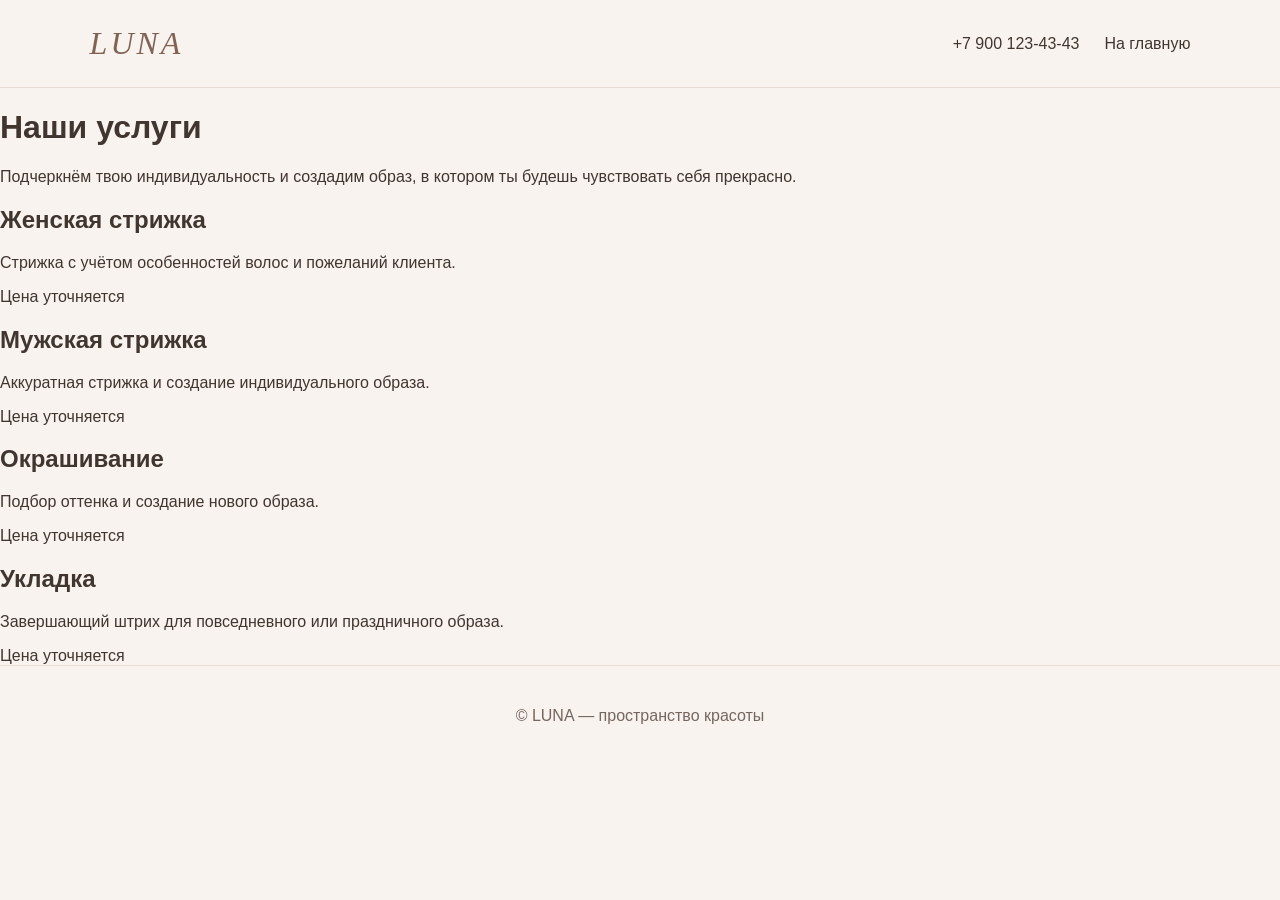
==== services.html @ cbda275d "услуги шаблон 1" ====
<!DOCTYPE html>
<html lang="ru">
<head>
    <meta charset="UTF-8">
    <meta name="viewport" content="width=device-width, initial-scale=1.0">
    <title>Услуги — LUNA</title>
    <link rel="stylesheet" href="style.css">
</head>
<body>

    <header class="header">
        <a href="index.html" class="logo">LUNA</a>

        <div class="header-contacts">
            <a href="tel:+79001234343">+7 900 123-43-43</a>
            <a href="index.html">На главную</a>
        </div>
    </header>

    <main class="services-page">
        <h1>Наши услуги</h1>
        <p class="services-description">
            Подчеркнём твою индивидуальность и создадим образ,
            в котором ты будешь чувствовать себя прекрасно.
        </p>

        <div class="services-list">

            <article class="service-card">
                <h2>Женская стрижка</h2>
                <p>Стрижка с учётом особенностей волос и пожеланий клиента.</p>
                <span>Цена уточняется</span>
            </article>

            <article class="service-card">
                <h2>Мужская стрижка</h2>
                <p>Аккуратная стрижка и создание индивидуального образа.</p>
                <span>Цена уточняется</span>
            </article>

            <article class="service-card">
                <h2>Окрашивание</h2>
                <p>Подбор оттенка и создание нового образа.</p>
                <span>Цена уточняется</span>
            </article>

            <article class="service-card">
                <h2>Укладка</h2>
                <p>Завершающий штрих для повседневного или праздничного образа.</p>
                <span>Цена уточняется</span>
            </article>

        </div>
    </main>

    <footer class="footer">
        <p>© LUNA — пространство красоты</p>
    </footer>

</body>
</html>
---- style.css ----
/* Общие настройки */
* {
    box-sizing: border-box;
}

body {
    margin: 0;
    font-family: Arial, sans-serif;
    background-color: #f8f3ef;
    color: #40352f;
}

/* Шапка */
.header {
    display: flex;
    justify-content: space-between;
    align-items: center;
    padding: 25px 7%;
    border-bottom: 1px solid #e8ddd5;
}

.logo {
    font-family: Georgia, serif;
    font-size: 32px;
    font-style: italic;
    letter-spacing: 3px;
    color: #806354;
    text-decoration: none;
}

.header-contacts {
    display: flex;
    align-items: center;
    gap: 25px;
}

.header-contacts a {
    color: #40352f;
    text-decoration: none;
}

button,
.services-button {
    cursor: pointer;
}

#booking-button,
.services-button {
    padding: 13px 25px;
    border: none;
    border-radius: 3px;
    background-color: #806354;
    color: white;
    font-size: 14px;
    text-decoration: none;
    transition: background-color 0.3s;
}

#booking-button:hover,
.services-button:hover {
    background-color: #60483c;
}

/* Главный экран */
.hero {
    min-height: 570px;
    padding: 120px 20px 80px;
    display: flex;
    flex-direction: column;
    align-items: center;
    justify-content: center;
    text-align: center;
}

.hero h1 {
    max-width: 800px;
    font-family: Georgia, serif;
    font-size: 48px;
    font-weight: normal;
    line-height: 1.2;
    color: #806354;
}

.hero p {
    max-width: 650px;
    font-size: 16px;
    line-height: 1.8;
    color: #75665e;
    margin-bottom: 35px;
}

/* Галерея */
.gallery {
    padding: 70px 7%;
    text-align: center;
}

.gallery h2 {
    font-family: Georgia, serif;
    font-size: 34px;
    font-weight: normal;
    color: #806354;
    margin-bottom: 40px;
}

.gallery-grid {
    display: grid;
    grid-template-columns: repeat(3, 1fr);
    gap: 20px;
}

.gallery-item {
    width: 100%;
    aspect-ratio: 4 / 3;
    border: 1px solid #e5d9d0;
    background-color: #fff;
    transition: transform 0.3s;
}

.gallery-item:hover {
    transform: scale(1.02);
}

/* Подвал */
.footer {
    padding: 25px;
    text-align: center;
    border-top: 1px solid #e8ddd5;
    color: #75665e;
}

/* Окно записи */
.booking-modal {
    position: fixed;
    inset: 0;
    z-index: 10;
    display: flex;
    justify-content: center;
    align-items: center;
    background-color: rgba(0, 0, 0, 0.5);
}

.booking-modal[hidden],
.lightbox[hidden] {
    display: none;
}

.booking-content {
    position: relative;
    width: 90%;
    max-width: 400px;
    padding: 40px;
    background-color: #f8f3ef;
    text-align: center;
}

.booking-content a {
    display: block;
    margin-top: 20px;
    color: #806354;
}

.close-booking {
    position: absolute;
    top: 10px;
    right: 15px;
    border: none;
    background: none;
    font-size: 28px;
}

/* Увеличение фотографий */
.lightbox {
    position: fixed;
    inset: 0;
    z-index: 20;
    display: flex;
    justify-content: center;
    align-items: center;
    background-color: rgba(0, 0, 0, 0.85);
}

#close-lightbox {
    position: absolute;
    top: 20px;
    right: 30px;
    border: none;
    background: none;
    color: white;
    font-size: 40px;
}

/* Адаптация под телефоны */
@media (max-width: 600px) {
    .header {
        padding: 20px;
        flex-wrap: wrap;
        gap: 15px;
    }

    .header-contacts {
        gap: 12px;
        flex-wrap: wrap;
    }

    .header-contacts a {
        font-size: 13px;
    }

    .hero {
        min-height: 480px;
        padding: 70px 20px;
    }

    .hero h1 {
        font-size: 32px;
    }

    .hero p {
        font-size: 14px;
    }

    .gallery {
        padding: 50px 20px;
    }

    .gallery-grid {
        grid-template-columns: repeat(2, 1fr);
        gap: 12px;
    }
}
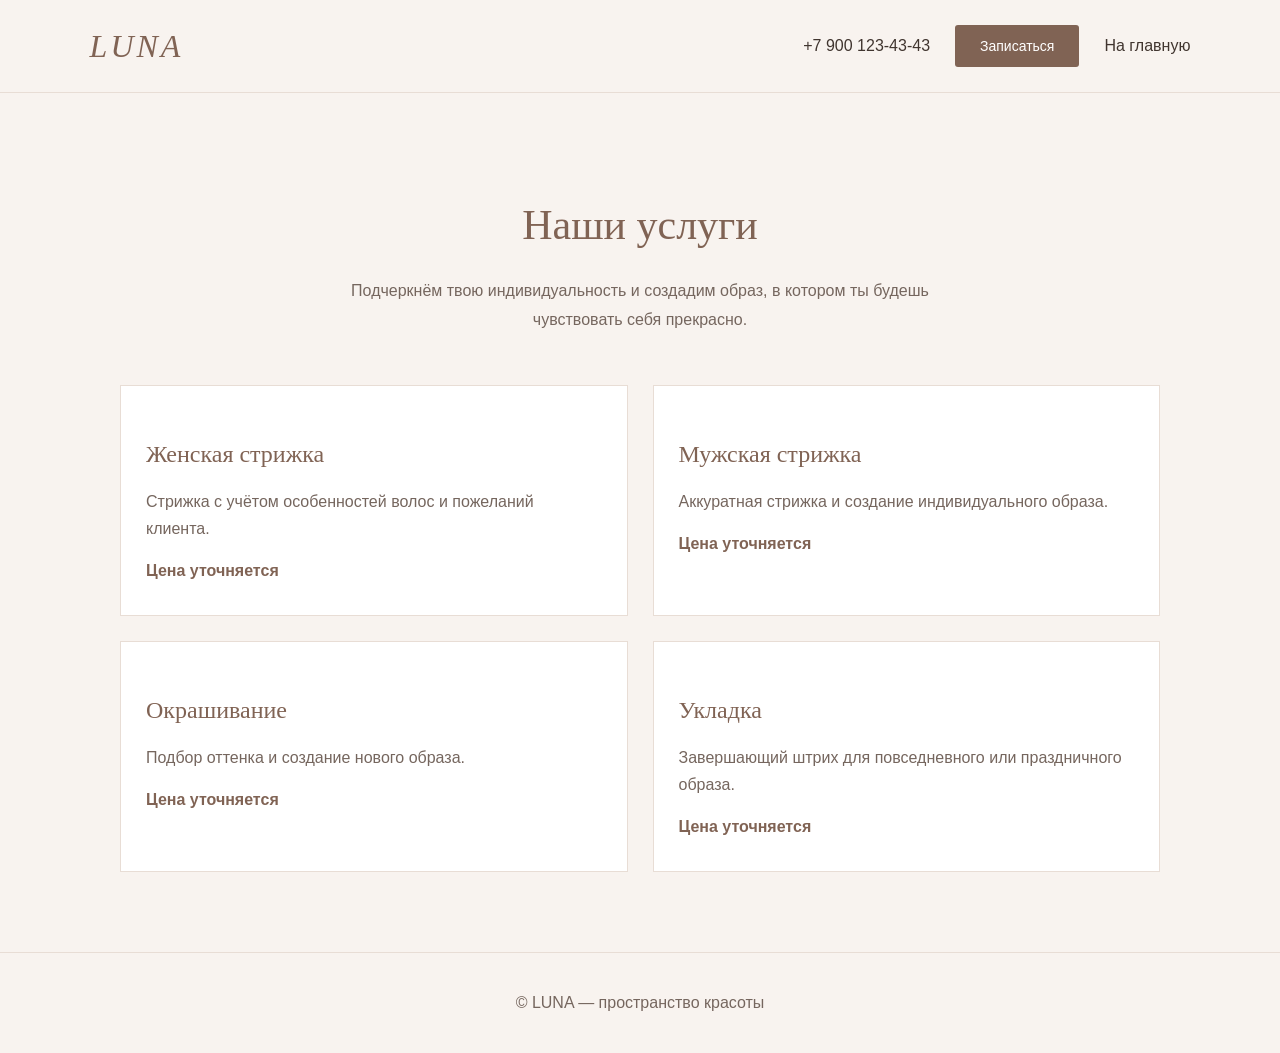
==== commit d965e99e: "добавлено окно записи на транице услуг" ====
--- a/services.html
+++ b/services.html
@@ -12,10 +12,13 @@
     <header class="header">
         <a href="index.html" class="logo">LUNA</a>
 
-        <div class="header-contacts">
-            <a href="tel:+79001234343">+7 900 123-43-43</a>
-            <a href="index.html">На главную</a>
-        </div>
+       
+<div class="header-contacts">
+    <a href="tel:+79001234343">+7 900 123-43-43</a>
+    <button id="booking-button">Записаться</button>
+    <a href="index.html">На главную</a>
+</div>
+
     </header>
 
     <main class="services-page">
@@ -58,5 +61,20 @@
         <p>© LUNA — пространство красоты</p>
     </footer>
 
+
+<div class="booking-modal" id="booking-modal" hidden>
+    <div class="booking-content">
+        <button class="close-booking" id="close-booking">×</button>
+        <h2>Запись в LUNA</h2>
+        <p>Свяжитесь с нами удобным способом:</p>
+        <a href="tel:+79001234343">Позвонить</a>
+        <a href="https://wa.me/79001234343">WhatsApp</a>
+    </div>
+</div>
+
+<script src="script.js"></script>
 </body>
 </html>
+
+</body>
+</html>
--- a/style.css
+++ b/style.css
@@ -230,3 +230,70 @@
         gap: 12px;
     }
 }
+
+/* Страница услуг */
+.services-page {
+    max-width: 1100px;
+    margin: 0 auto;
+    padding: 80px 30px;
+    text-align: center;
+}
+
+.services-page > h1 {
+    font-family: Georgia, serif;
+    font-size: 42px;
+    font-weight: normal;
+    color: #806354;
+}
+
+.services-description {
+    max-width: 600px;
+    margin: 20px auto 50px;
+    line-height: 1.8;
+    color: #75665e;
+}
+
+.services-list {
+    display: grid;
+    grid-template-columns: repeat(2, 1fr);
+    gap: 25px;
+}
+
+.service-card {
+    padding: 35px 25px;
+    background-color: #fff;
+    border: 1px solid #e8ddd5;
+    text-align: left;
+}
+
+.service-card h2 {
+    font-family: Georgia, serif;
+    font-weight: normal;
+    color: #806354;
+}
+
+.service-card p {
+    line-height: 1.7;
+    color: #75665e;
+}
+
+.service-card span {
+    display: block;
+    margin-top: 20px;
+    color: #806354;
+    font-weight: bold;
+}
+
+@media (max-width: 600px) {
+    .services-page {
+        padding: 50px 20px;
+    }
+
+    .services-page > h1 {
+        font-size: 32px;
+    }
+
+    .services-list {
+        grid-template-columns: 1fr;
+    }
+}
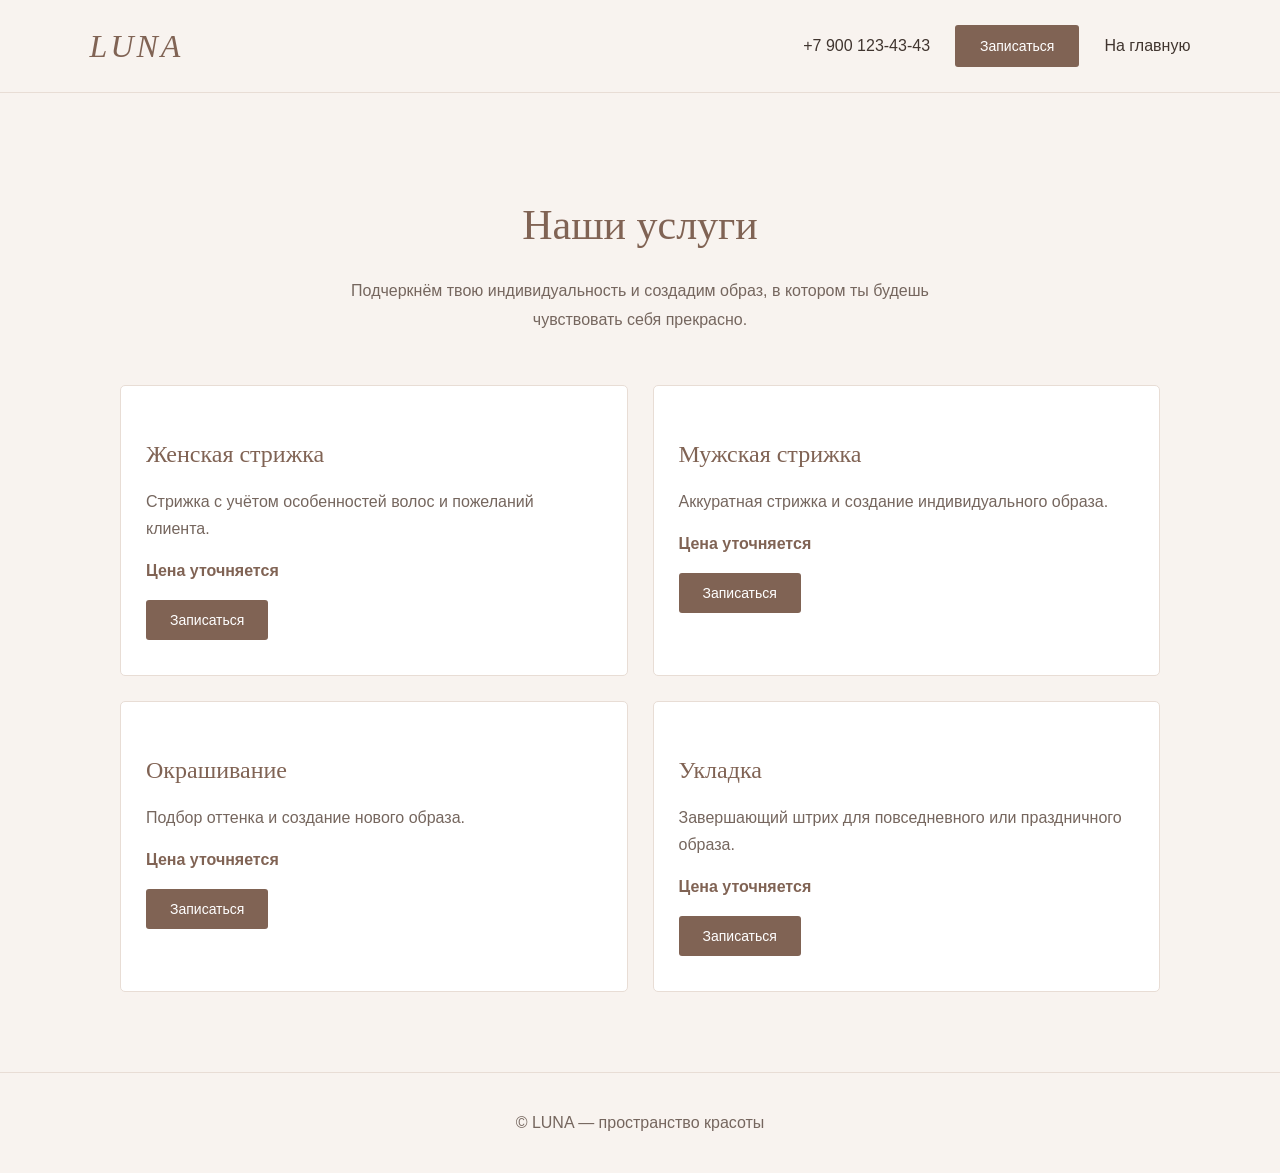
==== commit 9d551c11: "добавлены кнопик записи и улучшен из дизайн" ====
--- a/services.html
+++ b/services.html
@@ -9,20 +9,21 @@
 </head>
 <body>
 
+    <!-- Шапка сайта -->
     <header class="header">
         <a href="index.html" class="logo">LUNA</a>
 
-       
-<div class="header-contacts">
-    <a href="tel:+79001234343">+7 900 123-43-43</a>
-    <button id="booking-button">Записаться</button>
-    <a href="index.html">На главную</a>
-</div>
-
+        <div class="header-contacts">
+            <a href="tel:+79001234343">+7 900 123-43-43</a>
+            <button id="booking-button">Записаться</button>
+            <a href="index.html">На главную</a>
+        </div>
     </header>
 
+    <!-- Страница услуг -->
     <main class="services-page">
         <h1>Наши услуги</h1>
+
         <p class="services-description">
             Подчеркнём твою индивидуальность и создадим образ,
             в котором ты будешь чувствовать себя прекрасно.
@@ -34,47 +35,58 @@
                 <h2>Женская стрижка</h2>
                 <p>Стрижка с учётом особенностей волос и пожеланий клиента.</p>
                 <span>Цена уточняется</span>
+                <button class="service-booking-button">Записаться</button>
             </article>
 
             <article class="service-card">
                 <h2>Мужская стрижка</h2>
                 <p>Аккуратная стрижка и создание индивидуального образа.</p>
                 <span>Цена уточняется</span>
+                <button class="service-booking-button">Записаться</button>
             </article>
 
             <article class="service-card">
                 <h2>Окрашивание</h2>
                 <p>Подбор оттенка и создание нового образа.</p>
                 <span>Цена уточняется</span>
+                <button class="service-booking-button">Записаться</button>
             </article>
 
             <article class="service-card">
                 <h2>Укладка</h2>
                 <p>Завершающий штрих для повседневного или праздничного образа.</p>
                 <span>Цена уточняется</span>
+                <button class="service-booking-button">Записаться</button>
             </article>
 
         </div>
     </main>
 
+    <!-- Подвал -->
     <footer class="footer">
         <p>© LUNA — пространство красоты</p>
     </footer>
 
+    <!-- Окно записи -->
+    <div class="booking-modal" id="booking-modal" hidden>
+        <div class="booking-content">
+            <button class="close-booking" id="close-booking">×</button>
 
-<div class="booking-modal" id="booking-modal" hidden>
-    <div class="booking-content">
-        <button class="close-booking" id="close-booking">×</button>
-        <h2>Запись в LUNA</h2>
-        <p>Свяжитесь с нами удобным способом:</p>
-        <a href="tel:+79001234343">Позвонить</a>
-        <a href="https://wa.me/79001234343">WhatsApp</a>
+            <h2>Запись в LUNA</h2>
+            <p>Свяжитесь с нами удобным способом:</p>
+
+            <a href="tel:+79001234343">Позвонить</a>
+            <a href="https://wa.me/7xxxxxxxxxx">WhatsApp</a>
+            <a href="https://t.me/example">Telegram</a>
+        </div>
     </div>
-</div>
 
-<script src="script.js"></script>
-</body>
-</html>
+    <!-- Кнопка возврата наверх -->
+    <button id="scroll-top" aria-label="Вернуться наверх">
+        ↑
+    </button>
+
+    <script src="script.js"></script>
 
 </body>
 </html>
--- a/style.css
+++ b/style.css
@@ -264,6 +264,13 @@
     background-color: #fff;
     border: 1px solid #e8ddd5;
     text-align: left;
+    border-radius: 5px;
+    transition: transform 0.3s, box-shadow 0.3s;
+}
+
+.service-card:hover {
+    transform: translateY(-3px);
+    box-shadow: 0 8px 20px rgba(64, 53, 47, 0.08);
 }
 
 .service-card h2 {
@@ -280,10 +287,34 @@
 .service-card span {
     display: block;
     margin-top: 20px;
+    margin-bottom: 20px;
     color: #806354;
     font-weight: bold;
 }
 
+/* Кнопки записи в карточках */
+.service-booking-button {
+    display: inline-block;
+    padding: 12px 24px;
+    border: none;
+    border-radius: 3px;
+    background-color: #806354;
+    color: white;
+    font-size: 14px;
+    cursor: pointer;
+    transition: background-color 0.3s, transform 0.2s;
+}
+
+.service-booking-button:hover {
+    background-color: #60483c;
+    transform: translateY(-2px);
+}
+
+.service-booking-button:active {
+    transform: translateY(0);
+}
+
+/* Адаптация страницы услуг */
 @media (max-width: 600px) {
     .services-page {
         padding: 50px 20px;
@@ -297,3 +328,25 @@
         grid-template-columns: 1fr;
     }
 }
+
+/* Кнопка возврата наверх */
+#scroll-top {
+    position: fixed;
+    right: 25px;
+    bottom: 25px;
+    width: 45px;
+    height: 45px;
+    border: none;
+    border-radius: 50%;
+    background-color: #806354;
+    color: white;
+    font-size: 24px;
+    cursor: pointer;
+    z-index: 5;
+    display: none;
+    transition: background-color 0.3s;
+}
+
+#scroll-top:hover {
+    background-color: #60483c;
+}
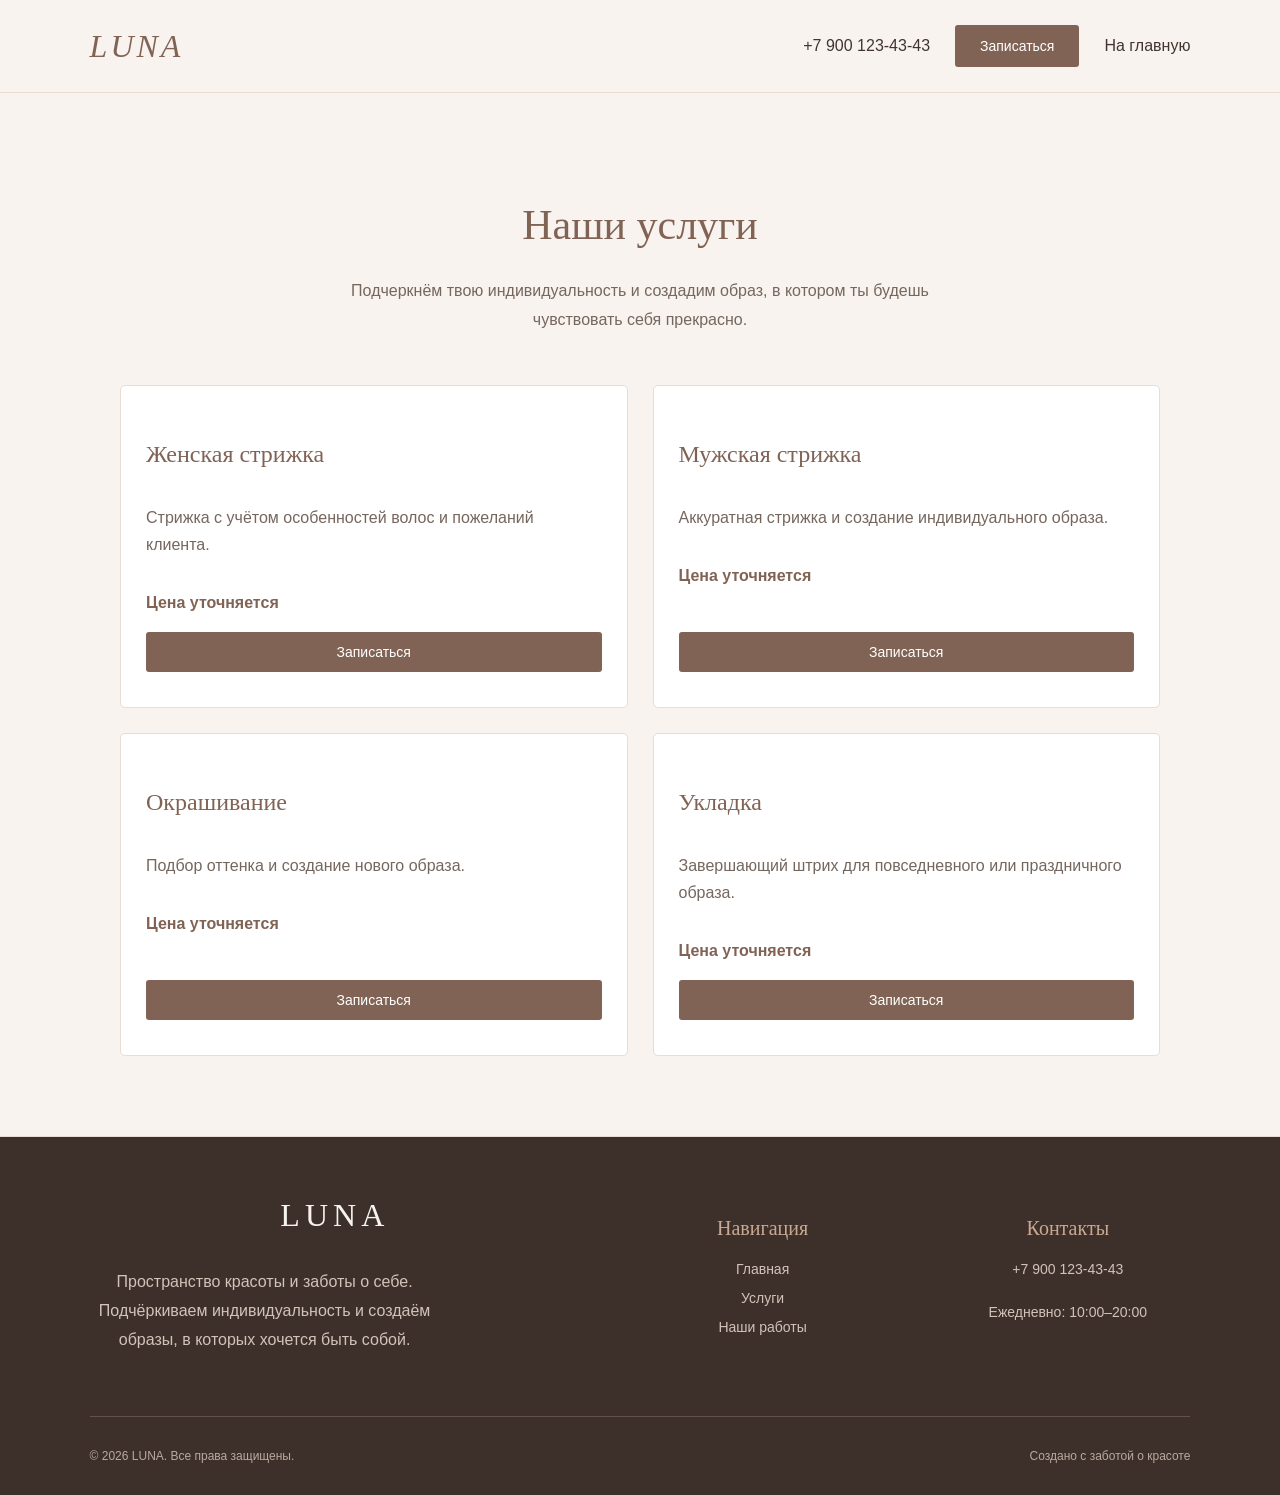
==== commit 36f6ee81: "обновленный подвал" ====
--- a/services.html
+++ b/services.html
@@ -63,9 +63,38 @@
     </main>
 
     <!-- Подвал -->
-    <footer class="footer">
-        <p>© LUNA — пространство красоты</p>
-    </footer>
+<footer class="footer">
+    <div class="footer-container">
+
+        <div class="footer-brand">
+            <a href="index.html" class="footer-logo">LUNA</a>
+            <p>
+                Пространство красоты и заботы о себе.
+                Подчёркиваем индивидуальность и создаём образы,
+                в которых хочется быть собой.
+            </p>
+        </div>
+
+        <div class="footer-column">
+            <h3>Навигация</h3>
+            <a href="index.html">Главная</a>
+            <a href="services.html">Услуги</a>
+            <a href="index.html#gallery">Наши работы</a>
+        </div>
+
+        <div class="footer-column">
+            <h3>Контакты</h3>
+            <a href="tel:+79001234343">+7 900 123-43-43</a>
+            <p>Ежедневно: 10:00–20:00</p>
+        </div>
+
+    </div>
+
+    <div class="footer-bottom">
+        <p>© 2026 LUNA. Все права защищены.</p>
+        <p>Создано с заботой о красоте</p>
+    </div>
+</footer>
 
     <!-- Окно записи -->
     <div class="booking-modal" id="booking-modal" hidden>
--- a/style.css
+++ b/style.css
@@ -90,37 +90,121 @@
     margin-bottom: 35px;
 }
 
-/* Галерея */
+
+/* ===== ГАЛЕРЕЯ ===== */
+
 .gallery {
-    padding: 70px 7%;
+    padding: 90px 7%;
     text-align: center;
 }
 
 .gallery h2 {
     font-family: Georgia, serif;
-    font-size: 34px;
+    font-size: 38px;
     font-weight: normal;
     color: #806354;
-    margin-bottom: 40px;
+    margin-bottom: 45px;
 }
 
 .gallery-grid {
     display: grid;
     grid-template-columns: repeat(3, 1fr);
-    gap: 20px;
+    gap: 22px;
 }
 
 .gallery-item {
+    position: relative;
     width: 100%;
     aspect-ratio: 4 / 3;
-    border: 1px solid #e5d9d0;
-    background-color: #fff;
-    transition: transform 0.3s;
-}
-
-.gallery-item:hover {
-    transform: scale(1.02);
-}
+    padding: 0;
+    overflow: hidden;
+    border: none;
+    background: #e8ded6;
+    cursor: pointer;
+}
+
+.gallery-item img {
+    display: block;
+    width: 100%;
+    height: 100%;
+    object-fit: cover;
+    transition: transform 0.6s ease;
+}
+
+.gallery-item::after {
+    content: "";
+    position: absolute;
+    inset: 0;
+    background: linear-gradient(
+        to top,
+        rgba(35, 25, 20, 0.65),
+        transparent 60%
+    );
+    opacity: 0.7;
+    transition: opacity 0.4s ease;
+}
+
+.gallery-item:hover img {
+    transform: scale(1.08);
+}
+
+.gallery-item:hover::after {
+    opacity: 1;
+}
+
+.gallery-caption {
+    position: absolute;
+    z-index: 1;
+    left: 22px;
+    bottom: 20px;
+    color: white;
+    font-family: Georgia, serif;
+    font-size: 20px;
+    letter-spacing: 0.5px;
+    opacity: 0.9;
+    transition: transform 0.4s ease;
+}
+
+.gallery-item:hover .gallery-caption {
+    transform: translateY(-5px);
+}
+
+.gallery-item:focus-visible {
+    outline: 3px solid #a48673;
+    outline-offset: 4px;
+}
+
+@media (max-width: 600px) {
+    .gallery {
+        padding: 60px 18px;
+    }
+
+    .gallery h2 {
+        font-size: 32px;
+        margin-bottom: 30px;
+    }
+
+    .gallery-grid {
+        grid-template-columns: repeat(2, 1fr);
+        gap: 12px;
+    }
+
+    .gallery-caption {
+        left: 10px;
+        bottom: 12px;
+        font-size: 14px;
+    }
+}
+
+@media (prefers-reduced-motion: reduce) {
+    .gallery-item,
+    .gallery-item img,
+    .gallery-item::after,
+    .gallery-caption {
+        transition: none;
+    }
+}
+
 
 /* Подвал */
 .footer {
@@ -178,17 +262,29 @@
     display: flex;
     justify-content: center;
     align-items: center;
-    background-color: rgba(0, 0, 0, 0.85);
+    padding: 20px;
+    background-color: rgba(0, 0, 0, 0.92);
+}
+
+#lightbox-image {
+    display: block;
+    width: min(85vw, 1100px);
+    height: auto;
+    max-height: 90vh;
+    object-fit: contain;
+    border-radius: 4px;
 }
 
 #close-lightbox {
     position: absolute;
-    top: 20px;
-    right: 30px;
+    top: 15px;
+    right: 25px;
+    z-index: 21;
     border: none;
     background: none;
     color: white;
     font-size: 40px;
+    cursor: pointer;
 }
 
 /* Адаптация под телефоны */
@@ -229,6 +325,20 @@
         grid-template-columns: repeat(2, 1fr);
         gap: 12px;
     }
+
+    .lightbox {
+        padding: 10px;
+    }
+
+    #lightbox-image {
+        max-width: 96vw;
+        max-height: 88vh;
+    }
+
+    #close-lightbox {
+        top: 8px;
+        right: 12px;
+    }
 }
 
 /* Страница услуг */
@@ -265,6 +375,8 @@
     border: 1px solid #e8ddd5;
     text-align: left;
     border-radius: 5px;
+    display: flex;
+    flex-direction: column;
     transition: transform 0.3s, box-shadow 0.3s;
 }
 
@@ -296,6 +408,7 @@
 .service-booking-button {
     display: inline-block;
     padding: 12px 24px;
+    margin-top: auto;
     border: none;
     border-radius: 3px;
     background-color: #806354;
@@ -347,6 +460,382 @@
     transition: background-color 0.3s;
 }
 
-#scroll-top:hover {
-    background-color: #60483c;
-}
+/* Стрелки галереи */
+.gallery-arrow {
+    position: absolute;
+    top: 50%;
+    transform: translateY(-50%);
+    width: 50px;
+    height: 60px;
+    border: none;
+    border-radius: 4px;
+    background: rgba(255, 255, 255, 0.15);
+    color: white;
+    font-size: 28px;
+    cursor: pointer;
+    transition: background 0.3s;
+    z-index: 21;
+}
+
+.gallery-arrow:hover {
+    background: rgba(255, 255, 255, 0.3);
+}
+
+#prev-photo {
+    left: 25px;
+}
+
+#next-photo {
+    right: 25px;
+}
+
+/* Счётчик фотографий */
+.photo-counter {
+    position: absolute;
+    bottom: 20px;
+    left: 50%;
+    transform: translateX(-50%);
+    color: white;
+    font-size: 14px;
+}
+
+/* Анимация фотографии */
+#lightbox-image {
+    transition: opacity 0.15s ease;
+}
+
+/* Мобильная версия */
+@media (max-width: 600px) {
+    .gallery-arrow {
+        width: 38px;
+        height: 48px;
+        font-size: 20px;
+        background: rgba(255, 255, 255, 0.2);
+    }
+
+    #prev-photo {
+        left: 8px;
+    }
+
+    #next-photo {
+        right: 8px;
+    }
+
+    .photo-counter {
+        bottom: 12px;
+    }
+}
+
+/* Доступность: видимый фокус клавиатуры */
+button:focus-visible,
+a:focus-visible {
+    outline: 3px solid #b18a72;
+    outline-offset: 4px;
+}
+
+/* Не позволяем изображению случайно выделяться */
+#lightbox-image {
+    user-select: none;
+    -webkit-user-drag: none;
+}
+
+/* Более комфортное поведение на телефонах */
+.lightbox {
+    overscroll-behavior: contain;
+}
+
+#lightbox-image {
+    touch-action: pan-y;
+}
+
+/* Учитываем настройки уменьшения анимации */
+@media (prefers-reduced-motion: reduce) {
+    *,
+    *::before,
+    *::after {
+        scroll-behavior: auto !important;
+        animation-duration: 0.01ms !important;
+        animation-iteration-count: 1 !important;
+        transition-duration: 0.01ms !important;
+    }
+}
+
+
+/* ===== ОБНОВЛЁННЫЙ ПЕРВЫЙ ЭКРАН ===== */
+
+.hero {
+    min-height: 650px;
+    padding: 90px 8%;
+    display: grid;
+    grid-template-columns: 1.05fr 0.95fr;
+    align-items: center;
+    gap: 65px;
+    text-align: left;
+    background: #f8f3ef;
+}
+
+.hero-content {
+    max-width: 600px;
+}
+
+.hero-eyebrow {
+    margin-bottom: 28px;
+    color: #a48673;
+    font-size: 12px;
+    letter-spacing: 4px;
+    font-weight: 600;
+}
+
+.hero h1 {
+    margin: 0 0 25px;
+    font-family: Georgia, serif;
+    font-size: clamp(38px, 4.5vw, 64px);
+    line-height: 1.13;
+    font-weight: 400;
+    color: #40352f;
+}
+
+.hero h1 span {
+    display: block;
+    color: #a48673;
+    font-style: italic;
+}
+
+.hero-description {
+    max-width: 480px;
+    margin-bottom: 32px;
+    color: #776a62;
+    font-size: 16px;
+    line-height: 1.9;
+}
+
+.hero-actions {
+    display: flex;
+    align-items: center;
+    flex-wrap: wrap;
+    gap: 18px;
+}
+
+.hero-primary-button,
+.hero-secondary-button {
+    display: inline-flex;
+    align-items: center;
+    justify-content: center;
+    min-height: 52px;
+    padding: 0 27px;
+    text-decoration: none;
+    font-size: 14px;
+    transition: 0.3s ease;
+}
+
+.hero-primary-button {
+    background: #806653;
+    color: white;
+}
+
+.hero-primary-button:hover {
+    background: #604b3c;
+    transform: translateY(-2px);
+}
+
+.hero-secondary-button {
+    border: 1px solid #cbb9aa;
+    color: #604b3c;
+}
+
+.hero-secondary-button:hover {
+    background: #eee5de;
+}
+
+.hero-note {
+    margin-top: 35px;
+    color: #a39387;
+    font-size: 12px;
+    letter-spacing: 1px;
+}
+
+.hero-visual {
+    position: relative;
+    width: 100%;
+    height: 500px;
+}
+
+.hero-visual img {
+    width: 100%;
+    height: 100%;
+    display: block;
+    object-fit: cover;
+    border-radius: 2px;
+}
+
+.hero-image-label {
+    position: absolute;
+    right: -20px;
+    bottom: 25px;
+    max-width: 230px;
+    padding: 20px 25px;
+    background: #f8f3ef;
+    color: #40352f;
+    box-shadow: 0 8px 30px rgba(64, 53, 47, 0.08);
+}
+
+.hero-image-label span {
+    font-family: Georgia, serif;
+    font-size: 25px;
+    font-style: italic;
+}
+
+.hero-image-label p {
+    margin: 7px 0 0;
+    font-size: 11px;
+    line-height: 1.5;
+}
+
+/* Адаптация первого экрана */
+
+@media (max-width: 900px) {
+    .hero {
+        padding: 65px 6%;
+        gap: 35px;
+    }
+
+    .hero-visual {
+        height: 420px;
+    }
+}
+
+@media (max-width: 600px) {
+    .hero {
+        min-height: auto;
+        padding: 65px 22px 50px;
+        grid-template-columns: 1fr;
+        gap: 35px;
+    }
+
+    .hero h1 {
+        font-size: 42px;
+    }
+
+    .hero-description {
+        font-size: 14px;
+    }
+
+    .hero-visual {
+        height: 360px;
+    }
+
+    .hero-image-label {
+        right: -8px;
+        bottom: 15px;
+        max-width: 190px;
+        padding: 15px 18px;
+    }
+
+    .hero-note {
+        font-size: 10px;
+    }
+}
+
+
+/* Плавная прокрутка страницы */
+html {
+    scroll-behavior: smooth;
+}
+
+/* Чтобы заголовок галереи не прилипал к самому верху */
+#gallery {
+    scroll-margin-top: 30px;
+}
+
+/* ===== ПОДВАЛ САЙТА ===== */
+
+.footer {
+    background: #3d302b;
+    color: #f8f3ef;
+    padding: 60px 7% 20px;
+}
+
+.footer-container {
+    display: grid;
+    grid-template-columns: 2fr 1fr 1fr;
+    gap: 60px;
+    max-width: 1200px;
+    margin: 0 auto;
+}
+
+.footer-logo {
+    display: inline-block;
+    color: #f8f3ef;
+    font-family: Georgia, serif;
+    font-size: 32px;
+    letter-spacing: 5px;
+    text-decoration: none;
+    margin-bottom: 18px;
+}
+
+.footer-brand p {
+    max-width: 350px;
+    color: #d2c3b9;
+    line-height: 1.8;
+}
+
+.footer-column {
+    display: flex;
+    flex-direction: column;
+    gap: 13px;
+}
+
+.footer-column h3 {
+    color: #c9a991;
+    font-family: Georgia, serif;
+    font-size: 20px;
+    font-weight: normal;
+    margin-bottom: 8px;
+}
+
+.footer-column a,
+.footer-column p {
+    color: #d2c3b9;
+    text-decoration: none;
+    font-size: 14px;
+    transition: color 0.3s;
+}
+
+.footer-column a:hover {
+    color: white;
+}
+
+.footer-bottom {
+    max-width: 1200px;
+    margin: 45px auto 0;
+    padding-top: 20px;
+    border-top: 1px solid #65534a;
+    display: flex;
+    justify-content: space-between;
+    gap: 15px;
+    color: #b9a99f;
+    font-size: 12px;
+}
+
+/* Адаптация для телефона */
+
+@media (max-width: 600px) {
+    .footer {
+        padding: 45px 22px 20px;
+    }
+
+    .footer-container {
+        grid-template-columns: 1fr 1fr;
+        gap: 35px 20px;
+    }
+
+    .footer-brand {
+        grid-column: 1 / -1;
+    }
+
+    .footer-bottom {
+        flex-direction: column;
+        gap: 8px;
+        margin-top: 35px;
+    }
+}
